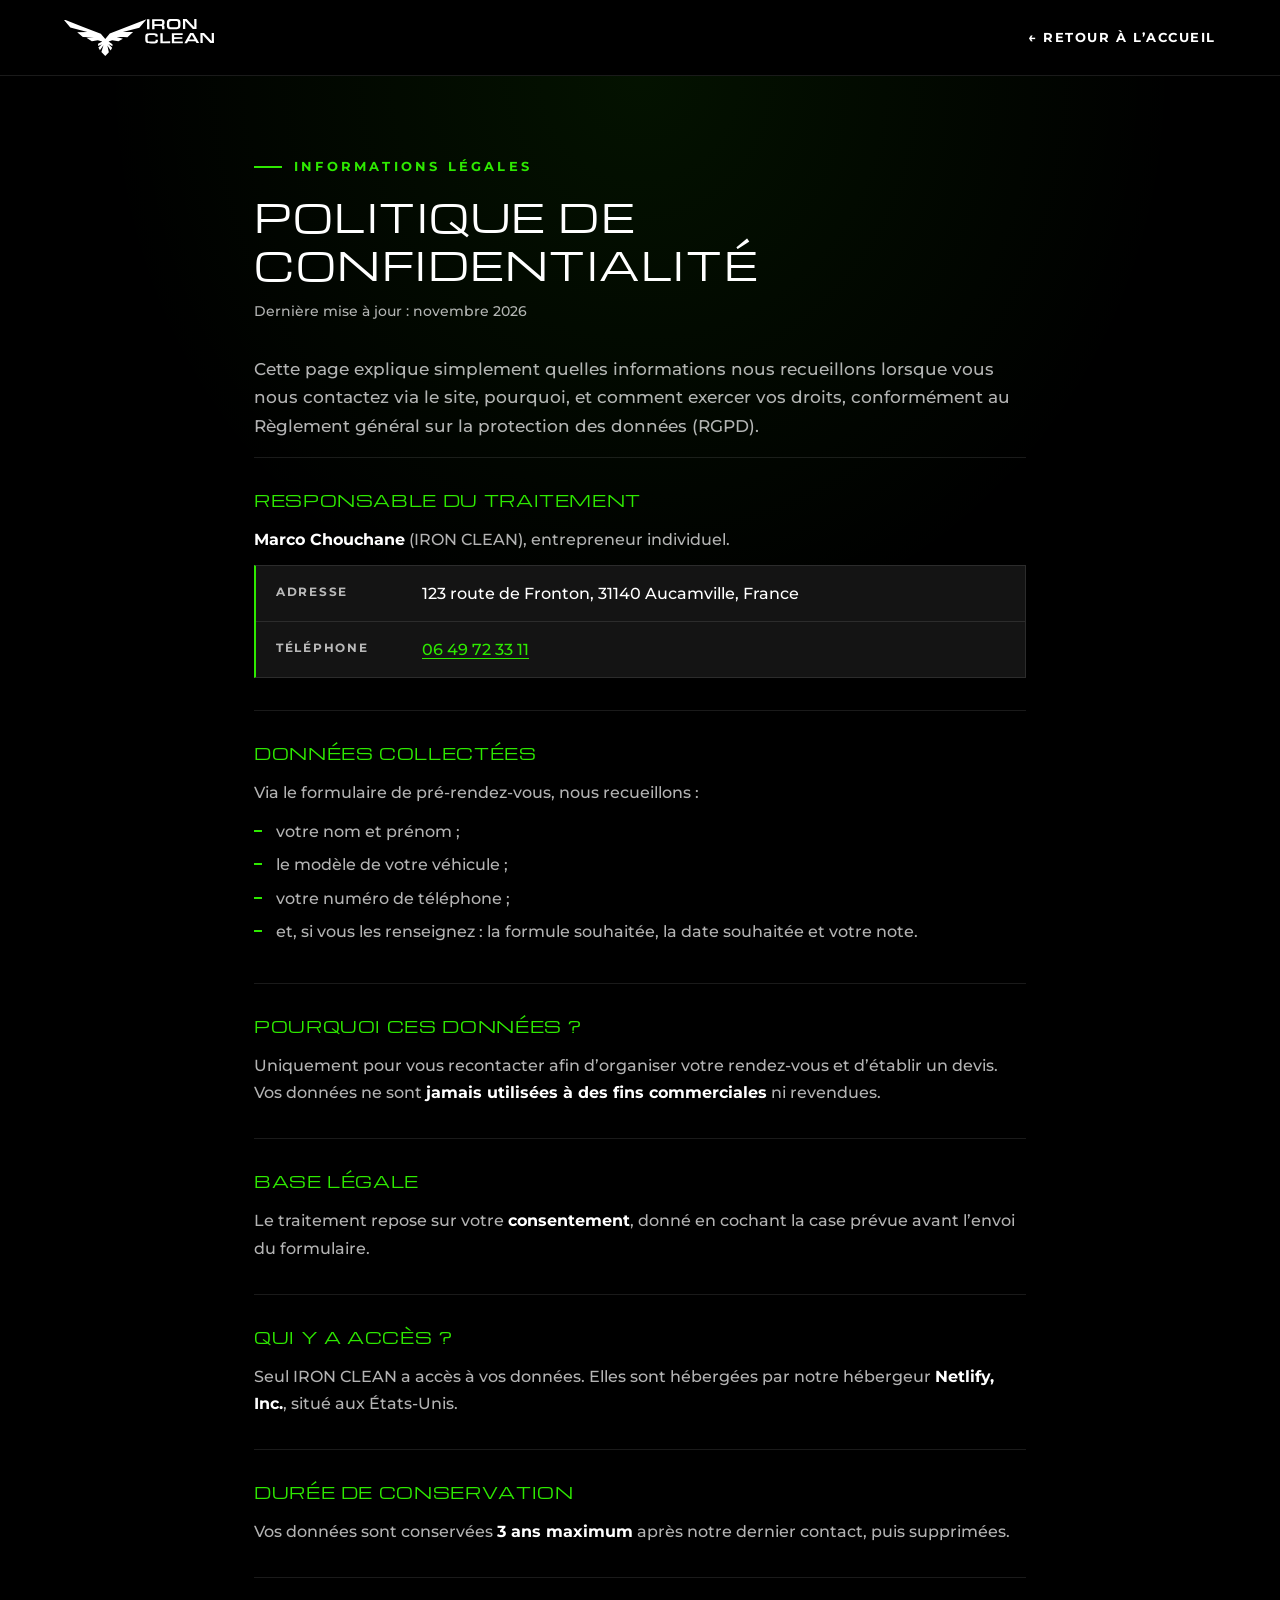
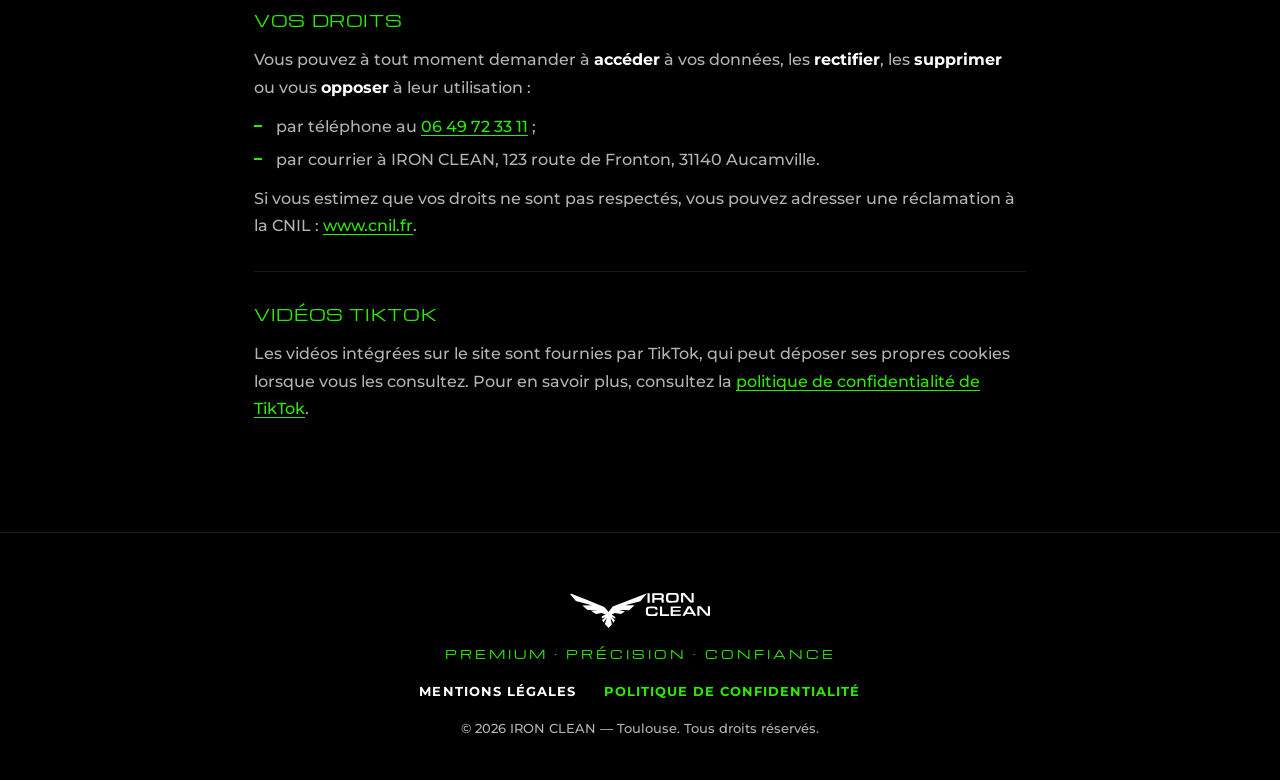
==== confidentialite.html @ eb1278e0 "Pages légales : mentions légales, politique de confidentialité, consentement RGPD - mentions-legales" ====
<!DOCTYPE html>
<!-- ============================================================
     IRON CLEAN — Page Politique de confidentialité (RGPD)
     Même charte que le reste du site (css/style.css, partie 11 quinquies).
     ============================================================ -->
<html lang="fr">
<head>
  <meta charset="UTF-8">
  <meta name="viewport" content="width=device-width, initial-scale=1.0">
  <title>Politique de confidentialité — IRON CLEAN</title>
  <meta name="description" content="Politique de confidentialité d’IRON CLEAN : données collectées, utilisation et vos droits (RGPD).">
  <meta name="theme-color" content="#000000">
  <link rel="icon" href="images/favicon.svg" type="image/svg+xml">

  <link rel="preconnect" href="https://fonts.googleapis.com">
  <link rel="preconnect" href="https://fonts.gstatic.com" crossorigin>
  <link href="https://fonts.googleapis.com/css2?family=Michroma&family=Montserrat:wght@500;700&display=swap" rel="stylesheet">
  <link rel="stylesheet" href="css/style.css">
</head>

<body>

  <!-- En-tête simplifié : logo + retour à l'accueil -->
  <header class="header header--page">
    <div class="container header__inner">
      <a href="index.html" class="header__logo" aria-label="IRON CLEAN — retour à l’accueil">
        <img src="logo.svg" alt="IRON CLEAN" width="160" height="40">
      </a>
      <a href="index.html" class="lien-retour">← Retour à l’accueil</a>
    </div>
  </header>

  <main class="section legal">
    <div class="container legal__contenu">
      <p class="surtitre">Informations légales</p>
      <h1 class="titre-section">Politique de confidentialité</h1>
      <p class="legal__maj">Dernière mise à jour&nbsp;: novembre 2026</p>
      <p class="legal__intro">
        Cette page explique simplement quelles informations nous recueillons lorsque vous nous contactez
        via le site, pourquoi, et comment exercer vos droits, conformément au Règlement général sur la
        protection des données (RGPD).
      </p>

      <section class="legal__bloc">
        <h2>Responsable du traitement</h2>
        <p><strong>Marco Chouchane</strong> (IRON CLEAN), entrepreneur individuel.</p>
        <ul class="legal__infos">
          <li><span>Adresse</span> 123 route de Fronton, 31140 Aucamville, France</li>
          <li><span>Téléphone</span> <a href="tel:+33649723311">06&nbsp;49&nbsp;72&nbsp;33&nbsp;11</a></li>
        </ul>
      </section>

      <section class="legal__bloc">
        <h2>Données collectées</h2>
        <p>Via le formulaire de pré-rendez-vous, nous recueillons&nbsp;:</p>
        <ul class="legal__liste">
          <li>votre nom et prénom&nbsp;;</li>
          <li>le modèle de votre véhicule&nbsp;;</li>
          <li>votre numéro de téléphone&nbsp;;</li>
          <li>et, si vous les renseignez&nbsp;: la formule souhaitée, la date souhaitée et votre note.</li>
        </ul>
      </section>

      <section class="legal__bloc">
        <h2>Pourquoi ces données&nbsp;?</h2>
        <p>
          Uniquement pour vous recontacter afin d’organiser votre rendez-vous et d’établir un devis.
          Vos données ne sont <strong>jamais utilisées à des fins commerciales</strong> ni revendues.
        </p>
      </section>

      <section class="legal__bloc">
        <h2>Base légale</h2>
        <p>
          Le traitement repose sur votre <strong>consentement</strong>, donné en cochant la case prévue
          avant l’envoi du formulaire.
        </p>
      </section>

      <section class="legal__bloc">
        <h2>Qui y a accès&nbsp;?</h2>
        <p>
          Seul IRON CLEAN a accès à vos données. Elles sont hébergées par notre hébergeur
          <strong>Netlify, Inc.</strong>, situé aux États-Unis.
        </p>
      </section>

      <section class="legal__bloc">
        <h2>Durée de conservation</h2>
        <p>Vos données sont conservées <strong>3 ans maximum</strong> après notre dernier contact, puis supprimées.</p>
      </section>

      <section class="legal__bloc">
        <h2>Vos droits</h2>
        <p>
          Vous pouvez à tout moment demander à <strong>accéder</strong> à vos données, les
          <strong>rectifier</strong>, les <strong>supprimer</strong> ou vous <strong>opposer</strong> à leur utilisation&nbsp;:
        </p>
        <ul class="legal__liste">
          <li>par téléphone au <a href="tel:+33649723311">06&nbsp;49&nbsp;72&nbsp;33&nbsp;11</a>&nbsp;;</li>
          <li>par courrier à IRON CLEAN, 123 route de Fronton, 31140 Aucamville.</li>
        </ul>
        <p>
          Si vous estimez que vos droits ne sont pas respectés, vous pouvez adresser une réclamation à la
          CNIL&nbsp;: <a href="https://www.cnil.fr" target="_blank" rel="noopener">www.cnil.fr</a>.
        </p>
      </section>

      <section class="legal__bloc">
        <h2>Vidéos TikTok</h2>
        <p>
          Les vidéos intégrées sur le site sont fournies par TikTok, qui peut déposer ses propres cookies
          lorsque vous les consultez. Pour en savoir plus, consultez la
          <a href="https://www.tiktok.com/legal/page/eea/privacy-policy/fr" target="_blank" rel="noopener">politique de confidentialité de TikTok</a>.
        </p>
      </section>
    </div>
  </main>

  <!-- ========================================================
       PIED DE PAGE
       ======================================================== -->
  <footer class="footer">
    <div class="container footer__inner">
      <img src="logo.svg" alt="IRON CLEAN" class="footer__logo" width="140" height="35">
      <p class="footer__valeurs">Premium · Précision · Confiance</p>
      <nav class="footer__liens" aria-label="Informations légales">
        <a href="mentions-legales.html">Mentions légales</a>
        <a href="confidentialite.html" aria-current="page">Politique de confidentialité</a>
      </nav>
      <p class="footer__copyright">© <span id="annee">2026</span> IRON CLEAN — Toulouse. Tous droits réservés.</p>
    </div>
  </footer>

  <!-- Année automatique dans le pied de page -->
  <script>document.getElementById("annee").textContent = new Date().getFullYear();</script>
</body>
</html>
---- css/style.css ----
/* ============================================================
   IRON CLEAN — Feuille de style
   Ce fichier décide de l'APPARENCE du site : couleurs, polices,
   espacements, mise en page, animations et version mobile.
   ============================================================ */


/* ------------------------------------------------------------
   1. VARIABLES (la charte graphique)
   On définit les couleurs et polices une seule fois ici.
   Pour changer une couleur partout sur le site, il suffit
   de la modifier à cet endroit.
   ------------------------------------------------------------ */
:root {
  /* Couleurs officielles */
  --vert: #2EE900;          /* vert signature : accents et boutons */
  --noir: #000000;          /* anthracite : fond principal */
  --blanc: #FFFFFF;         /* texte */

  /* Nuances dérivées (pour créer de la profondeur sans sortir de la charte) */
  --gris-fonce: #0d0d0d;    /* fond des sections alternées */
  --gris-carte: #141414;    /* fond des cartes */
  --bordure: rgba(255, 255, 255, 0.1);  /* fines bordures blanches transparentes */
  --texte-doux: rgba(255, 255, 255, 0.7); /* texte secondaire, un peu moins blanc */

  /* Polices */
  --police-titre: "Michroma", sans-serif;
  --police-texte: "Montserrat", sans-serif;

  /* Divers */
  --largeur-max: 1200px;    /* largeur maximale du contenu */
  --hauteur-header: 76px;   /* hauteur de l'en-tête */
  --transition: 0.3s ease;  /* vitesse des animations */
}


/* ------------------------------------------------------------
   2. RÉINITIALISATION ET BASES
   Les navigateurs ajoutent des marges par défaut : on les retire
   pour partir d'une base propre.
   ------------------------------------------------------------ */
*,
*::before,
*::after {
  box-sizing: border-box; /* la largeur inclut les marges intérieures et bordures */
  margin: 0;
  padding: 0;
}

html {
  scroll-behavior: smooth;                     /* défilement fluide quand on clique sur le menu */
  scroll-padding-top: var(--hauteur-header);   /* évite que l'en-tête fixe cache le haut des sections */
}

body {
  background-color: var(--noir);
  color: var(--blanc);
  font-family: var(--police-texte);
  font-weight: 500;          /* Montserrat Medium pour le texte courant */
  font-size: 1rem;           /* 1rem = 16 pixels */
  line-height: 1.7;          /* interligne aéré, plus lisible */
  -webkit-font-smoothing: antialiased;
  overflow-x: hidden;        /* empêche tout défilement horizontal sur mobile */
}

/* Quand le menu mobile est ouvert, on bloque le défilement de la page derrière */
body.menu-ouvert {
  overflow: hidden;
}

img {
  max-width: 100%;   /* une image ne dépasse jamais de son conteneur */
  display: block;
}

a {
  color: inherit;
  text-decoration: none;
}

ul {
  list-style: none;
}

strong {
  font-weight: 700;  /* Montserrat Bold */
}

/* Tous les titres : police Michroma en MAJUSCULES (charte) */
h1, h2, h3 {
  font-family: var(--police-titre);
  font-weight: 400;              /* Michroma n'existe qu'en une seule graisse */
  text-transform: uppercase;
  line-height: 1.25;
  letter-spacing: 0.04em;
}

/* Contour visible quand on navigue au clavier (accessibilité) */
:focus-visible {
  outline: 2px solid var(--vert);
  outline-offset: 3px;
}


/* ------------------------------------------------------------
   3. CLASSES UTILITAIRES (réutilisées dans tout le site)
   ------------------------------------------------------------ */

/* Conteneur centré qui limite la largeur du contenu */
.container {
  width: 100%;
  max-width: var(--largeur-max);
  margin: 0 auto;
  padding: 0 24px;
}

/* Texte en vert */
.vert {
  color: var(--vert);
}

/* Espacement vertical commun à toutes les sections */
.section {
  padding: 110px 0;
}

/* Variante avec un fond légèrement plus clair pour alterner */
.section--sombre {
  background-color: var(--gris-fonce);
  border-top: 1px solid var(--bordure);
  border-bottom: 1px solid var(--bordure);
}

/* Petit texte vert au-dessus des titres de section */
.surtitre {
  font-weight: 700;
  font-size: 0.8rem;
  letter-spacing: 0.25em;
  text-transform: uppercase;
  color: var(--vert);
  margin-bottom: 14px;
  display: flex;
  align-items: center;
  gap: 12px;
}

/* Petit trait vert devant le surtitre */
.surtitre::before {
  content: "";
  width: 28px;
  height: 2px;
  background: var(--vert);
}

.titre-section {
  font-size: clamp(1.5rem, 3.5vw, 2.4rem); /* taille qui s'adapte à l'écran, entre un min et un max */
  margin-bottom: 24px;
}

/* En-tête centré des sections (Valeurs, Services, Avant/Après) */
.entete-section {
  text-align: center;
  max-width: 680px;
  margin: 0 auto 60px;
}

.entete-section .surtitre {
  justify-content: center;
}

.note {
  color: var(--texte-doux);
  font-size: 0.95rem;
}

/* Grilles responsives : les colonnes passent à la ligne si l'écran est trop étroit */
.grille {
  display: grid;
  gap: 28px;
}

.grille--3 {
  grid-template-columns: repeat(3, 1fr);
}

.grille--2 {
  grid-template-columns: repeat(2, 1fr);
}


/* ------------------------------------------------------------
   4. BOUTONS
   ------------------------------------------------------------ */
.btn {
  display: inline-flex;
  align-items: center;
  justify-content: center;
  gap: 10px;
  padding: 16px 32px;
  background-color: var(--vert);
  color: var(--noir);
  font-family: var(--police-texte);
  font-weight: 700;
  font-size: 0.85rem;
  letter-spacing: 0.12em;
  text-transform: uppercase;
  border: 2px solid var(--vert);
  border-radius: 2px;            /* angles presque droits : rendu précis et sobre */
  cursor: pointer;
  transition: background-color var(--transition), color var(--transition),
              box-shadow var(--transition), transform var(--transition);
}

/* Effet au survol de la souris : léger halo vert */
.btn:hover {
  box-shadow: 0 0 28px rgba(46, 233, 0, 0.45);
  transform: translateY(-2px);
}

/* Bouton "contour" : transparent avec bordure verte */
.btn--contour {
  background-color: transparent;
  color: var(--vert);
}

.btn--contour:hover {
  background-color: var(--vert);
  color: var(--noir);
}

/* Petit bouton (dans le menu) */
.btn--small {
  padding: 10px 20px;
  font-size: 0.75rem;
}

/* Bouton qui prend toute la largeur disponible */
.btn--plein-largeur {
  width: 100%;
}

/* Lien texte avec une flèche */
.lien-fleche {
  display: inline-block;
  margin-top: 12px;
  color: var(--vert);
  font-weight: 700;
  font-size: 0.85rem;
  letter-spacing: 0.12em;
  text-transform: uppercase;
}

.lien-fleche::after {
  content: " →";
  display: inline-block;
  transition: transform var(--transition);
}

.lien-fleche:hover::after {
  transform: translateX(6px);
}


/* ------------------------------------------------------------
   5. EN-TÊTE (logo + menu)
   ------------------------------------------------------------ */
.header {
  position: fixed;        /* reste toujours visible en haut de l'écran */
  top: 0;
  left: 0;
  right: 0;
  z-index: 100;           /* passe au-dessus du reste du contenu */
  height: var(--hauteur-header);
  transition: background-color var(--transition), border-color var(--transition);
  border-bottom: 1px solid transparent;
}

/* Classe ajoutée par le JavaScript quand on a défilé : fond noir semi-opaque */
.header.header--scrolle {
  background-color: rgba(0, 0, 0, 0.85);
  border-bottom-color: var(--bordure);
}

/* Effet "verre dépoli" uniquement sur grand écran
   (sur mobile, il empêcherait le menu plein écran de s'afficher correctement) */
@media (min-width: 981px) {
  .header.header--scrolle {
    backdrop-filter: blur(10px);
    -webkit-backdrop-filter: blur(10px);
  }
}

.header__inner {
  height: 100%;
  display: flex;
  align-items: center;
  justify-content: space-between;
}

.header__logo img {
  width: 150px;
  height: auto;
}

.nav {
  display: flex;
  align-items: center;
  gap: 36px;
}

.nav__list {
  display: flex;
  gap: 32px;
}

.nav__link {
  position: relative;
  font-size: 0.8rem;
  font-weight: 700;
  letter-spacing: 0.12em;
  text-transform: uppercase;
  padding: 6px 0;
  transition: color var(--transition);
}

/* Soulignement vert qui apparaît au survol ou sur la section active */
.nav__link::after {
  content: "";
  position: absolute;
  left: 0;
  bottom: 0;
  width: 100%;
  height: 2px;
  background: var(--vert);
  transform: scaleX(0);
  transform-origin: left;
  transition: transform var(--transition);
}

.nav__link:hover,
.nav__link.actif {
  color: var(--vert);
}

.nav__link:hover::after,
.nav__link.actif::after {
  transform: scaleX(1);
}

/* Bouton burger : caché sur ordinateur, affiché sur mobile (voir partie 12) */
.burger {
  display: none;
  flex-direction: column;
  justify-content: center;
  gap: 6px;
  width: 44px;
  height: 44px;
  background: none;
  border: none;
  cursor: pointer;
  z-index: 110;
}

.burger span {
  display: block;
  width: 28px;
  height: 2px;
  margin-left: auto;
  background: var(--blanc);
  transition: transform var(--transition), opacity var(--transition);
}

/* Quand le menu est ouvert, les 3 traits se transforment en croix (X) */
.burger.ouvert span:nth-child(1) {
  transform: translateY(8px) rotate(45deg);
}

.burger.ouvert span:nth-child(2) {
  opacity: 0;
}

.burger.ouvert span:nth-child(3) {
  transform: translateY(-8px) rotate(-45deg);
}


/* ------------------------------------------------------------
   6. ACCUEIL (hero)
   ------------------------------------------------------------ */
.hero {
  position: relative;
  min-height: 100vh;      /* occupe toute la hauteur de l'écran */
  min-height: 100svh;     /* version plus précise pour les mobiles récents */
  display: flex;
  align-items: center;
  padding: calc(var(--hauteur-header) + 40px) 0 100px;
  overflow: hidden;
  /* Fond : halo vert discret + quadrillage fin, pour un rendu technique et haut de gamme.
     ➜ Vous pourrez remplacer cela par une photo : background-image: url("../images/hero.jpg"); */
  background:
    radial-gradient(ellipse 60% 50% at 80% 30%, rgba(46, 233, 0, 0.14), transparent 70%),
    radial-gradient(ellipse 40% 40% at 10% 90%, rgba(46, 233, 0, 0.06), transparent 70%),
    var(--noir);
}

/* Quadrillage fin en arrière-plan (purement décoratif) */
.hero::before {
  content: "";
  position: absolute;
  inset: 0;
  background-image:
    linear-gradient(var(--bordure) 1px, transparent 1px),
    linear-gradient(90deg, var(--bordure) 1px, transparent 1px);
  background-size: 64px 64px;
  opacity: 0.35;
  /* Le quadrillage s'estompe vers les bords */
  mask-image: radial-gradient(ellipse at center, black 20%, transparent 75%);
  -webkit-mask-image: radial-gradient(ellipse at center, black 20%, transparent 75%);
  pointer-events: none;
}

.hero__content {
  position: relative;  /* passe au-dessus du quadrillage */
}

.hero__surtitre {
  font-weight: 700;
  font-size: 0.8rem;
  letter-spacing: 0.3em;
  text-transform: uppercase;
  color: var(--texte-doux);
  margin-bottom: 24px;
}

.hero__titre {
  font-size: clamp(2rem, 6.5vw, 4.6rem);
  margin-bottom: 28px;
  max-width: 900px;
}

.hero__texte {
  max-width: 560px;
  font-size: 1.1rem;
  color: var(--texte-doux);
  margin-bottom: 44px;
}

.hero__boutons {
  display: flex;
  flex-wrap: wrap;
  gap: 16px;
}

/* Indicateur de défilement : une souris stylisée avec un point qui descend */
.hero__scroll {
  position: absolute;
  bottom: 32px;
  left: 50%;
  transform: translateX(-50%);
  width: 26px;
  height: 42px;
  border: 2px solid var(--texte-doux);
  border-radius: 14px;
}

.hero__scroll span {
  position: absolute;
  top: 8px;
  left: 50%;
  width: 4px;
  height: 8px;
  margin-left: -2px;
  border-radius: 2px;
  background: var(--vert);
  animation: defilement 1.8s infinite;
}

@keyframes defilement {
  0%   { transform: translateY(0);    opacity: 1; }
  100% { transform: translateY(14px); opacity: 0; }
}


/* ------------------------------------------------------------
   7. À PROPOS
   ------------------------------------------------------------ */
.apropos {
  display: grid;
  grid-template-columns: 1.3fr 1fr;  /* 2 colonnes : texte plus large que les chiffres */
  gap: 80px;
  align-items: center;
}

.apropos__texte p {
  color: var(--texte-doux);
  margin-bottom: 16px;
  font-size: 1.05rem;
}

.apropos__texte strong {
  color: var(--blanc);
}

.apropos__chiffres {
  display: grid;
  gap: 1px;
  background: var(--bordure);    /* astuce : le fond visible entre les cases crée des séparateurs fins */
  border: 1px solid var(--bordure);
}

.apropos__chiffres li {
  background: var(--noir);
  padding: 28px 32px;
  display: flex;
  align-items: center;
  gap: 24px;
}

.chiffre {
  font-family: var(--police-titre);
  font-size: 2rem;
  color: var(--vert);
  min-width: 160px;      /* même largeur pour les 3 chiffres : légendes alignées */
  white-space: nowrap;
}

/* Variante pour un mot (ex. "Toulouse") : plus long qu'un nombre, donc un peu plus petit */
.chiffre--mot {
  font-size: 1.35rem;
}

.legende {
  font-weight: 700;
  font-size: 0.85rem;
  letter-spacing: 0.1em;
  text-transform: uppercase;
}


/* ------------------------------------------------------------
   8. CARTES VALEURS
   ------------------------------------------------------------ */
.carte {
  background: var(--gris-carte);
  border: 1px solid var(--bordure);
  padding: 44px 36px;
  position: relative;
  transition: border-color var(--transition), transform var(--transition);
}

/* Fine ligne verte en haut de la carte qui s'étend au survol */
.carte::before {
  content: "";
  position: absolute;
  top: -1px;
  left: -1px;
  width: 48px;
  height: 2px;
  background: var(--vert);
  transition: width var(--transition);
}

.carte:hover {
  border-color: rgba(46, 233, 0, 0.4);
  transform: translateY(-6px);
}

.carte:hover::before {
  width: calc(100% + 2px);
}

.carte__icone {
  width: 44px;
  height: 44px;
  margin-bottom: 28px;
  fill: none;
  stroke: var(--vert);
  stroke-width: 1.5;
  stroke-linecap: round;
  stroke-linejoin: round;
}

.carte__titre {
  font-size: 1.15rem;
  margin-bottom: 14px;
}

.carte p {
  color: var(--texte-doux);
  font-size: 0.95rem;
}


/* ------------------------------------------------------------
   9. SERVICES ET TARIFS
   ------------------------------------------------------------ */
/* Les 2 formules sont centrées et pas trop larges */
.tarifs {
  max-width: 860px;
  margin: 0 auto;
}

.tarif {
  position: relative;
  display: flex;
  flex-direction: column;
  background: var(--gris-carte);
  border: 1px solid var(--bordure);
  padding: 44px 36px 36px;
  transition: border-color var(--transition), transform var(--transition);
}

.tarif:hover {
  border-color: rgba(46, 233, 0, 0.4);
  transform: translateY(-6px);
}

/* Formule mise en avant : bordure verte */
.tarif--vedette {
  border-color: var(--vert);
  box-shadow: 0 0 60px rgba(46, 233, 0, 0.12);
}

.tarif__badge {
  position: absolute;
  top: 0;
  left: 50%;
  transform: translate(-50%, -50%);
  background: var(--vert);
  color: var(--noir);
  font-weight: 700;
  font-size: 0.7rem;
  letter-spacing: 0.15em;
  text-transform: uppercase;
  padding: 6px 16px;
  white-space: nowrap;
}

.tarif__nom {
  font-size: 1.2rem;
  margin-bottom: 18px;
  min-height: 3em;      /* garde les prix alignés même si un nom tient sur 2 lignes */
}

.tarif__prix {
  font-family: var(--police-titre);
  font-size: 2.4rem;
  color: var(--vert);
  line-height: 1.1;
  padding-bottom: 26px;
  margin-bottom: 26px;
  border-bottom: 1px solid var(--bordure);
}

.tarif__prix span {
  display: block;
  font-family: var(--police-texte);
  font-size: 0.75rem;
  letter-spacing: 0.15em;
  text-transform: uppercase;
  color: var(--texte-doux);
  margin-bottom: 6px;
}

.tarif__prix .devise {
  /* La police Michroma ne contient pas le symbole €, on utilise donc Montserrat */
  display: inline;
  font-family: var(--police-texte);
  font-weight: 700;
  font-size: 2rem;
  letter-spacing: 0;
  text-transform: none;
  color: var(--vert);
  margin: 0;
}

.tarif__liste {
  flex-grow: 1;         /* pousse le bouton en bas pour aligner toutes les cartes */
  margin-bottom: 32px;
}

.tarif__liste li {
  position: relative;
  padding: 8px 0 8px 28px;
  color: var(--texte-doux);
  font-size: 0.95rem;
}

/* Petite coche verte devant chaque ligne */
.tarif__liste li::before {
  content: "";
  position: absolute;
  left: 2px;
  top: 14px;
  width: 12px;
  height: 7px;
  border-left: 2px solid var(--vert);
  border-bottom: 2px solid var(--vert);
  transform: rotate(-45deg);
}


/* ------------------------------------------------------------
   10. AVANT / APRÈS (comparateur d'images)
   ------------------------------------------------------------ */
.comparateur figcaption {
  margin-top: 16px;
  font-weight: 700;
  font-size: 0.85rem;
  letter-spacing: 0.12em;
  text-transform: uppercase;
  text-align: center;
}

/* Les photos étant en format portrait, on limite la largeur des comparateurs */
.comparateurs {
  max-width: 860px;
  margin: 0 auto;
}

.comparateur__cadre {
  position: relative;
  aspect-ratio: 3 / 4;      /* proportions fixes du cadre (photos portrait) */
  background: var(--gris-carte);
  overflow: hidden;
  border: 1px solid var(--bordure);
  /* Variable modifiée par le JavaScript selon la position du curseur */
  --position: 50%;
}

.comparateur__img {
  position: absolute;
  inset: 0;
  width: 100%;
  height: 100%;
  object-fit: cover;        /* l'image remplit le cadre sans être déformée */
  user-select: none;
  pointer-events: none;
}

/* L'image "après" n'est visible qu'à droite de la ligne de séparation */
.comparateur__apres {
  clip-path: inset(0 0 0 var(--position));
}

/* Ligne verticale verte + poignée ronde */
.comparateur__ligne {
  position: absolute;
  top: 0;
  bottom: 0;
  left: var(--position);
  width: 2px;
  margin-left: -1px;
  background: var(--vert);
  pointer-events: none;
}

.comparateur__ligne::after {
  content: "‹ ›";
  position: absolute;
  top: 50%;
  left: 50%;
  transform: translate(-50%, -50%);
  width: 44px;
  height: 44px;
  border-radius: 50%;
  background: var(--vert);
  color: var(--noir);
  font-weight: 700;
  font-size: 1.1rem;
  display: flex;
  align-items: center;
  justify-content: center;
  box-shadow: 0 0 20px rgba(0, 0, 0, 0.5);
}

/* Le vrai curseur est invisible mais couvre tout le cadre : on peut glisser n'importe où */
.comparateur__curseur {
  position: absolute;
  inset: 0;
  width: 100%;
  height: 100%;
  opacity: 0;
  cursor: ew-resize;
  margin: 0;
}

/* Quand le curseur a le focus clavier, on entoure la poignée */
.comparateur__cadre:has(.comparateur__curseur:focus-visible) .comparateur__ligne::after {
  outline: 2px solid var(--blanc);
  outline-offset: 3px;
}

.comparateur__etiquette {
  position: absolute;
  top: 16px;
  padding: 6px 12px;
  background: rgba(0, 0, 0, 0.75);
  font-weight: 700;
  font-size: 0.7rem;
  letter-spacing: 0.15em;
  text-transform: uppercase;
  pointer-events: none;
}

.comparateur__etiquette--avant {
  left: 16px;
}

.comparateur__etiquette--apres {
  right: 16px;
  color: var(--vert);
}


/* ------------------------------------------------------------
   11. CONTACT
   ------------------------------------------------------------ */
.contact {
  display: grid;
  grid-template-columns: 1fr 1fr;
  gap: 80px;
  align-items: start;
}

.contact__intro p {
  color: var(--texte-doux);
  font-size: 1.05rem;
  margin-bottom: 36px;
}

.contact__intro strong {
  color: var(--blanc);
}

.contact__boutons {
  display: flex;
  flex-wrap: wrap;
  gap: 16px;
}

.contact__liste {
  border-top: 1px solid var(--bordure);
}

.contact__item {
  display: flex;
  flex-direction: column;
  gap: 4px;
  padding: 22px 0;
  border-bottom: 1px solid var(--bordure);
}

.contact__label {
  font-weight: 700;
  font-size: 0.75rem;
  letter-spacing: 0.2em;
  text-transform: uppercase;
  color: var(--vert);
}

.contact__valeur {
  font-size: 1.2rem;
  font-weight: 700;
}

a.contact__valeur:hover {
  color: var(--vert);
}

.reseaux {
  display: flex;
  flex-direction: column;
  gap: 10px;
  margin-top: 10px;
}

.reseau {
  display: flex;
  align-items: center;
  gap: 16px;
  padding: 12px 16px;
  border: 1px solid var(--bordure);
  transition: border-color var(--transition), background-color var(--transition);
}

.reseau:hover {
  border-color: var(--vert);
  background-color: rgba(46, 233, 0, 0.06);
}

.reseau svg {
  width: 24px;
  height: 24px;
  flex-shrink: 0;
  fill: var(--vert);
  color: var(--vert);
}

.reseau span {
  font-weight: 700;
  line-height: 1.3;
}

.reseau small {
  display: block;
  font-size: 0.7rem;
  letter-spacing: 0.15em;
  text-transform: uppercase;
  color: var(--texte-doux);
}


/* ------------------------------------------------------------
   11 bis. FORMULAIRE DE PRÉ-RENDEZ-VOUS
   ------------------------------------------------------------ */
.contact__liste {
  margin-top: 48px;
}

.formulaire {
  background: var(--gris-carte);
  border: 1px solid var(--bordure);
  border-top: 2px solid var(--vert);
  padding: 40px 36px;
}

.formulaire__titre {
  font-size: 1.1rem;
  margin-bottom: 10px;
}

.formulaire__intro {
  color: var(--texte-doux);
  font-size: 0.95rem;
  margin-bottom: 28px;
}

.champ {
  display: flex;
  flex-direction: column;
  gap: 8px;
  margin-bottom: 20px;
}

.champ label {
  font-weight: 700;
  font-size: 0.75rem;
  letter-spacing: 0.15em;
  text-transform: uppercase;
}

.requis {
  color: var(--vert);
}

.facultatif {
  color: var(--texte-doux);
  font-weight: 500;
  letter-spacing: 0.05em;
  text-transform: none;
}

.champ input,
.champ select,
.champ textarea {
  width: 100%;
  padding: 14px 16px;
  background: var(--noir);
  color: var(--blanc);
  border: 1px solid rgba(255, 255, 255, 0.2);
  border-radius: 2px;
  font-family: var(--police-texte);
  font-weight: 500;
  font-size: 1rem;          /* 16 px minimum : évite le zoom automatique sur iPhone */
  line-height: 1.4;
  transition: border-color var(--transition), box-shadow var(--transition);
}

.champ textarea {
  resize: vertical;
  min-height: 110px;
}

.champ input::placeholder,
.champ textarea::placeholder {
  color: rgba(255, 255, 255, 0.35);
}

/* Liste déroulante : on remplace la flèche du navigateur par une flèche verte */
.champ select {
  appearance: none;
  -webkit-appearance: none;
  padding-right: 44px;
  background-image: linear-gradient(45deg, transparent 50%, var(--vert) 50%),
                    linear-gradient(135deg, var(--vert) 50%, transparent 50%);
  background-position: calc(100% - 22px) 50%, calc(100% - 16px) 50%;
  background-size: 6px 6px;
  background-repeat: no-repeat;
  cursor: pointer;
}

.champ select option {
  background: var(--gris-carte);
  color: var(--blanc);
}

/* Icône du calendrier visible sur fond noir */
.champ input[type="date"] {
  color-scheme: dark;
  min-height: 52px;
}

.champ input:focus,
.champ select:focus,
.champ textarea:focus {
  outline: none;
  border-color: var(--vert);
  box-shadow: 0 0 0 3px rgba(46, 233, 0, 0.2);
}

/* Petit flash vert quand une formule est présélectionnée depuis les tarifs */
.champ select.preselection {
  border-color: var(--vert);
  box-shadow: 0 0 0 3px rgba(46, 233, 0, 0.3);
}

.formulaire__mention {
  font-size: 0.8rem;
  color: var(--texte-doux);
  margin-bottom: 20px;
}

/* Case à cocher de consentement (RGPD) */
.consentement {
  display: flex;
  align-items: flex-start;
  gap: 12px;
  margin: 4px 0 16px;
  font-size: 0.85rem;
  line-height: 1.6;
  color: var(--texte-doux);
}

.consentement input {
  flex-shrink: 0;
  width: 20px;
  height: 20px;
  margin-top: 2px;
  accent-color: var(--vert);
  cursor: pointer;
}

.consentement label {
  cursor: pointer;
}

.consentement a {
  color: var(--vert);
  font-weight: 700;
  text-decoration: underline;
  text-underline-offset: 3px;
}

/* Honeypot anti-spam : totalement invisible pour les visiteurs */
.formulaire__piege {
  position: absolute;
  left: -9999px;
  width: 1px;
  height: 1px;
  overflow: hidden;
}


/* ------------------------------------------------------------
   11 ter. NOS RÉALISATIONS (vidéos TikTok)
   ------------------------------------------------------------ */
/* Carrousel : [flèche ‹] [piste de vidéos] [flèche ›] */
.carrousel {
  --carrousel-ecart: 30px;      /* espace entre deux vidéos */
  --carrousel-visibles: 3;      /* nombre de vidéos visibles en même temps */
  display: grid;
  grid-template-columns: auto minmax(0, 1fr) auto;
  align-items: center;
  gap: 16px;
}

/* La piste : une seule rangée qui défile horizontalement */
.carrousel__piste {
  display: flex;
  gap: var(--carrousel-ecart);
  overflow-x: auto;
  overscroll-behavior-x: contain;
  scroll-snap-type: x mandatory;   /* chaque vidéo se cale proprement */
  scroll-behavior: smooth;
  -webkit-overflow-scrolling: touch;
  scrollbar-width: none;           /* cache la barre de défilement (Firefox) */
  -ms-overflow-style: none;
  border-radius: 8px;
}

.carrousel__piste::-webkit-scrollbar {
  display: none;                   /* cache la barre de défilement (Chrome, Safari) */
}

.carrousel__piste:focus-visible {
  outline: 2px solid var(--vert);
  outline-offset: 4px;
}

/* Flèches rondes aux couleurs de la charte */
.carrousel__fleche {
  width: 48px;
  height: 48px;
  display: flex;
  align-items: center;
  justify-content: center;
  padding: 0 0 4px;
  border: 2px solid var(--vert);
  border-radius: 50%;
  background: transparent;
  color: var(--vert);
  font-size: 2rem;
  line-height: 1;
  cursor: pointer;
  transition: background-color var(--transition), color var(--transition), opacity var(--transition);
}

.carrousel__fleche:hover:not(:disabled),
.carrousel__fleche:focus-visible {
  background: var(--vert);
  color: var(--noir);
}

.carrousel__fleche:disabled {
  opacity: 0.3;
  cursor: default;
}

.video {
  flex: 0 0 calc((100% - (var(--carrousel-visibles) - 1) * var(--carrousel-ecart)) / var(--carrousel-visibles));
  scroll-snap-align: start;
  display: flex;
  flex-direction: column;
  align-items: center;
  gap: 12px;
  min-width: 0;             /* évite qu'une vidéo élargisse la colonne */
}

/* Cadre vertical 9:16 aux coins arrondis qui contient le lecteur TikTok */
.video__cadre {
  position: relative;
  width: 100%;
  max-width: 360px;         /* évite une vidéo démesurée sur mobile */
  aspect-ratio: 9 / 16;
  background: var(--gris-carte);
  border: 1px solid var(--bordure);
  border-radius: 8px;
  overflow: hidden;
}

.video__cadre iframe {
  position: absolute;
  inset: 0;
  width: 100%;
  height: 100%;
  border: 0;
}

/* Petit lien "Voir sur TikTok" sous chaque vidéo */
.video__lien {
  color: var(--vert);
  font-size: 0.9rem;
  font-weight: 700;
  text-decoration: none;
}

.video__lien:hover,
.video__lien:focus-visible {
  text-decoration: underline;
}

.realisations__suite {
  text-align: center;
  margin-top: 48px;
}


/* ------------------------------------------------------------
   11 quater. PAGE DE CONFIRMATION (merci.html)
   ------------------------------------------------------------ */
.confirmation {
  min-height: 100vh;
  min-height: 100svh;
  display: flex;
  align-items: center;
  padding: 60px 0;
  text-align: center;
  background:
    radial-gradient(ellipse 60% 50% at 50% 30%, rgba(46, 233, 0, 0.12), transparent 70%),
    var(--noir);
}

.confirmation__contenu {
  display: flex;
  flex-direction: column;
  align-items: center;
}

.confirmation__logo {
  width: 150px;
  height: auto;
  margin-bottom: 56px;
}

.confirmation__icone {
  width: 64px;
  height: 64px;
  margin-bottom: 24px;
  fill: none;
  stroke: var(--vert);
  stroke-width: 1.5;
  stroke-linecap: round;
  stroke-linejoin: round;
}

.confirmation__texte {
  max-width: 520px;
  color: var(--texte-doux);
  font-size: 1.1rem;
  margin-bottom: 40px;
}

.confirmation__boutons {
  justify-content: center;
}

/* Sur la page de confirmation, le pied de page reste en bas de l'écran */
.page-confirmation {
  display: flex;
  flex-direction: column;
  min-height: 100vh;
  min-height: 100svh;
}

.page-confirmation .confirmation {
  flex: 1;
  min-height: 0;
}


/* ------------------------------------------------------------
   11 quinquies. PAGES LÉGALES (mentions-legales.html, confidentialite.html)
   ------------------------------------------------------------ */
/* En-tête des pages secondaires : fond noir, toujours visible */
.header--page {
  position: sticky;
  background-color: rgba(0, 0, 0, 0.92);
  border-bottom-color: var(--bordure);
}

.lien-retour {
  font-weight: 700;
  font-size: 0.8rem;
  letter-spacing: 0.12em;
  text-transform: uppercase;
  white-space: nowrap;
  transition: color var(--transition);
}

.lien-retour:hover {
  color: var(--vert);
}

.legal {
  padding-top: 80px;
  background:
    radial-gradient(ellipse 60% 40% at 50% 0%, rgba(46, 233, 0, 0.08), transparent 70%),
    var(--noir);
}

.legal__contenu {
  max-width: 820px;
}

.legal__maj {
  color: var(--texte-doux);
  font-size: 0.85rem;
  margin: -12px 0 32px;
}

.legal__intro {
  color: var(--texte-doux);
  font-size: 1.05rem;
  margin-bottom: 16px;
}

.legal__bloc {
  padding: 32px 0;
  border-top: 1px solid var(--bordure);
}

.legal__bloc:last-child {
  padding-bottom: 0;
}

.legal__bloc h2 {
  font-size: 1rem;
  color: var(--vert);
  margin-bottom: 16px;
}

.legal__bloc p + p,
.legal__bloc ul + p,
.legal__bloc p + ul {
  margin-top: 12px;
}

.legal__bloc p,
.legal__liste {
  color: var(--texte-doux);
}

.legal__bloc strong {
  color: var(--blanc);
}

.legal__bloc a {
  color: var(--vert);
  text-decoration: underline;
  text-underline-offset: 3px;
  overflow-wrap: anywhere;
}

/* Liste à puces vertes */
.legal__liste li {
  position: relative;
  padding-left: 22px;
  margin-bottom: 6px;
}

.legal__liste li::before {
  content: "";
  position: absolute;
  left: 0;
  top: 0.75em;
  width: 8px;
  height: 2px;
  background: var(--vert);
}

/* Fiche d'informations : intitulé à gauche, valeur à droite */
.legal__infos {
  background: var(--gris-carte);
  border: 1px solid var(--bordure);
  border-left: 2px solid var(--vert);
}

.legal__infos li {
  display: grid;
  grid-template-columns: 130px 1fr;
  gap: 16px;
  padding: 14px 20px;
}

.legal__infos li + li {
  border-top: 1px solid var(--bordure);
}

.legal__infos span {
  font-weight: 700;
  font-size: 0.72rem;
  letter-spacing: 0.15em;
  text-transform: uppercase;
  color: var(--texte-doux);
  padding-top: 3px;
}


/* ------------------------------------------------------------
   12. PIED DE PAGE
   ------------------------------------------------------------ */
.footer {
  padding: 60px 0 40px;
  border-top: 1px solid var(--bordure);
  text-align: center;
}

.footer__inner {
  display: flex;
  flex-direction: column;
  align-items: center;
  gap: 16px;
}

.footer__logo {
  width: 140px;
  height: auto;
}

.footer__valeurs {
  font-family: var(--police-titre);
  font-size: 0.75rem;
  letter-spacing: 0.25em;
  text-transform: uppercase;
  color: var(--vert);
}

/* Liens vers les pages légales */
.footer__liens {
  display: flex;
  flex-wrap: wrap;
  justify-content: center;
  gap: 8px 28px;
  font-size: 0.8rem;
  font-weight: 700;
  letter-spacing: 0.08em;
  text-transform: uppercase;
}

.footer__liens a {
  color: var(--blanc);
  transition: color var(--transition);
}

.footer__liens a:hover,
.footer__liens a[aria-current="page"] {
  color: var(--vert);
}

/* Pied de page réduit (page de confirmation) */
.footer--compact {
  padding: 28px 0;
}

.footer__copyright {
  font-size: 0.8rem;
  color: var(--texte-doux);
}


/* ------------------------------------------------------------
   13. ANIMATION D'APPARITION AU DÉFILEMENT
   Les éléments avec la classe "reveal" sont d'abord invisibles,
   puis le JavaScript leur ajoute la classe "visible" quand ils
   arrivent à l'écran.
   La classe "js" sur <html> garantit que, si le JavaScript ne
   fonctionne pas, tout reste visible.
   ------------------------------------------------------------ */
.js .reveal {
  opacity: 0;
  transform: translateY(30px);
  transition: opacity 0.8s ease, transform 0.8s ease;
}

.js .reveal.visible {
  opacity: 1;
  transform: none;
}

/* Respect des personnes qui ont désactivé les animations dans leur système */
@media (prefers-reduced-motion: reduce) {
  html,
  .carrousel__piste {
    scroll-behavior: auto;
  }
  *,
  *::before,
  *::after {
    animation: none !important;
    transition: none !important;
  }
  .js .reveal {
    opacity: 1;
    transform: none;
  }
}


/* ------------------------------------------------------------
   14. VERSION TABLETTE ET MOBILE (responsive)
   Les règles "@media (max-width: …)" ne s'appliquent que
   lorsque l'écran est plus petit que la largeur indiquée.
   ------------------------------------------------------------ */

/* Petits ordinateurs (981 à 1240 px) : on resserre le menu pour qu'il tienne sur une ligne */
@media (min-width: 981px) and (max-width: 1240px) {
  .header__logo img {
    width: 120px;
  }

  .nav {
    gap: 20px;
  }

  .nav__list {
    gap: 18px;
  }

  .nav__link {
    font-size: 0.72rem;
    letter-spacing: 0.08em;
  }

  .nav__cta {
    padding: 10px 14px;
  }
}

.nav__link,
.nav__cta {
  white-space: nowrap;
}

/* Tablettes et petits ordinateurs (moins de 980 px) */
@media (max-width: 980px) {
  .section {
    padding: 80px 0;
  }

  /* Le menu devient un panneau plein écran qui s'ouvre avec le burger */
  .burger {
    display: flex;
  }

  .nav {
    position: fixed;
    inset: 0;
    flex-direction: column;
    justify-content: center;
    gap: 40px;
    background: var(--noir);
    opacity: 0;
    visibility: hidden;
    transition: opacity var(--transition), visibility var(--transition);
  }

  /* Classe ajoutée par le JavaScript pour afficher le menu */
  .nav.ouvert {
    opacity: 1;
    visibility: visible;
  }

  .nav__list {
    flex-direction: column;
    align-items: center;
    gap: 28px;
  }

  .nav__link {
    font-family: var(--police-titre);
    font-weight: 400;
    font-size: 1.2rem;
  }

  .nav__cta {
    padding: 16px 32px;
    font-size: 0.85rem;
  }

  /* Les grilles à 3 colonnes passent à 1 colonne */
  .grille--3 {
    grid-template-columns: 1fr;
    max-width: 520px;
    margin: 0 auto;
  }

  /* Carrousel vidéos : 2 vidéos visibles sur tablette */
  .carrousel {
    --carrousel-visibles: 2;
    --carrousel-ecart: 20px;
  }

  /* Pour les tarifs, on laisse plus d'espace pour le badge */
  .tarifs {
    gap: 40px;
  }

  .apropos,
  .contact {
    grid-template-columns: 1fr;
    gap: 50px;
  }
}

/* Téléphones (moins de 640 px) */
@media (max-width: 640px) {
  :root {
    --hauteur-header: 64px;
  }

  .container {
    padding: 0 20px;
  }

  .section {
    padding: 70px 0;
  }

  .header__logo img {
    width: 120px;
  }

  .entete-section {
    margin-bottom: 44px;
  }

  /* Carrousel vidéos sur téléphone : 1 vidéo + un bout de la suivante,
     défilement au doigt, flèches masquées */
  .carrousel {
    display: block;
    --carrousel-ecart: 14px;
  }

  .carrousel__fleche {
    display: none;
  }

  /* La piste déborde jusqu'au bord de l'écran pour bien voir la vidéo suivante */
  .carrousel__piste {
    margin: 0 -20px;
    padding: 0 20px;
    scroll-padding: 0 20px;
    border-radius: 0;
  }

  .video {
    flex-basis: 80%;
  }

  .grille--2 {
    grid-template-columns: 1fr;
  }

  /* Les boutons de l'accueil et du contact prennent toute la largeur */
  .hero__boutons .btn,
  .contact__boutons .btn {
    width: 100%;
  }

  .hero__texte {
    font-size: 1rem;
  }

  .hero__scroll {
    display: none;
  }

  .apropos__chiffres li {
    padding: 22px 20px;
  }

  .chiffre {
    font-size: 1.5rem;
    min-width: 128px;
  }

  .chiffre--mot {
    font-size: 1.05rem;
  }

  .apropos__chiffres li {
    gap: 16px;
  }

  .carte,
  .tarif {
    padding: 36px 24px 28px;
  }

  .tarif__nom {
    min-height: 0;
  }

  .formulaire {
    padding: 32px 20px;
  }

  .confirmation__boutons .btn {
    width: 100%;
  }

  .lien-retour {
    font-size: 0.7rem;
    letter-spacing: 0.08em;
  }

  .legal {
    padding-top: 48px;
  }

  .legal__infos li {
    grid-template-columns: 1fr;
    gap: 2px;
    padding: 12px 16px;
  }

  .footer__liens {
    flex-direction: column;
    gap: 10px;
  }
}
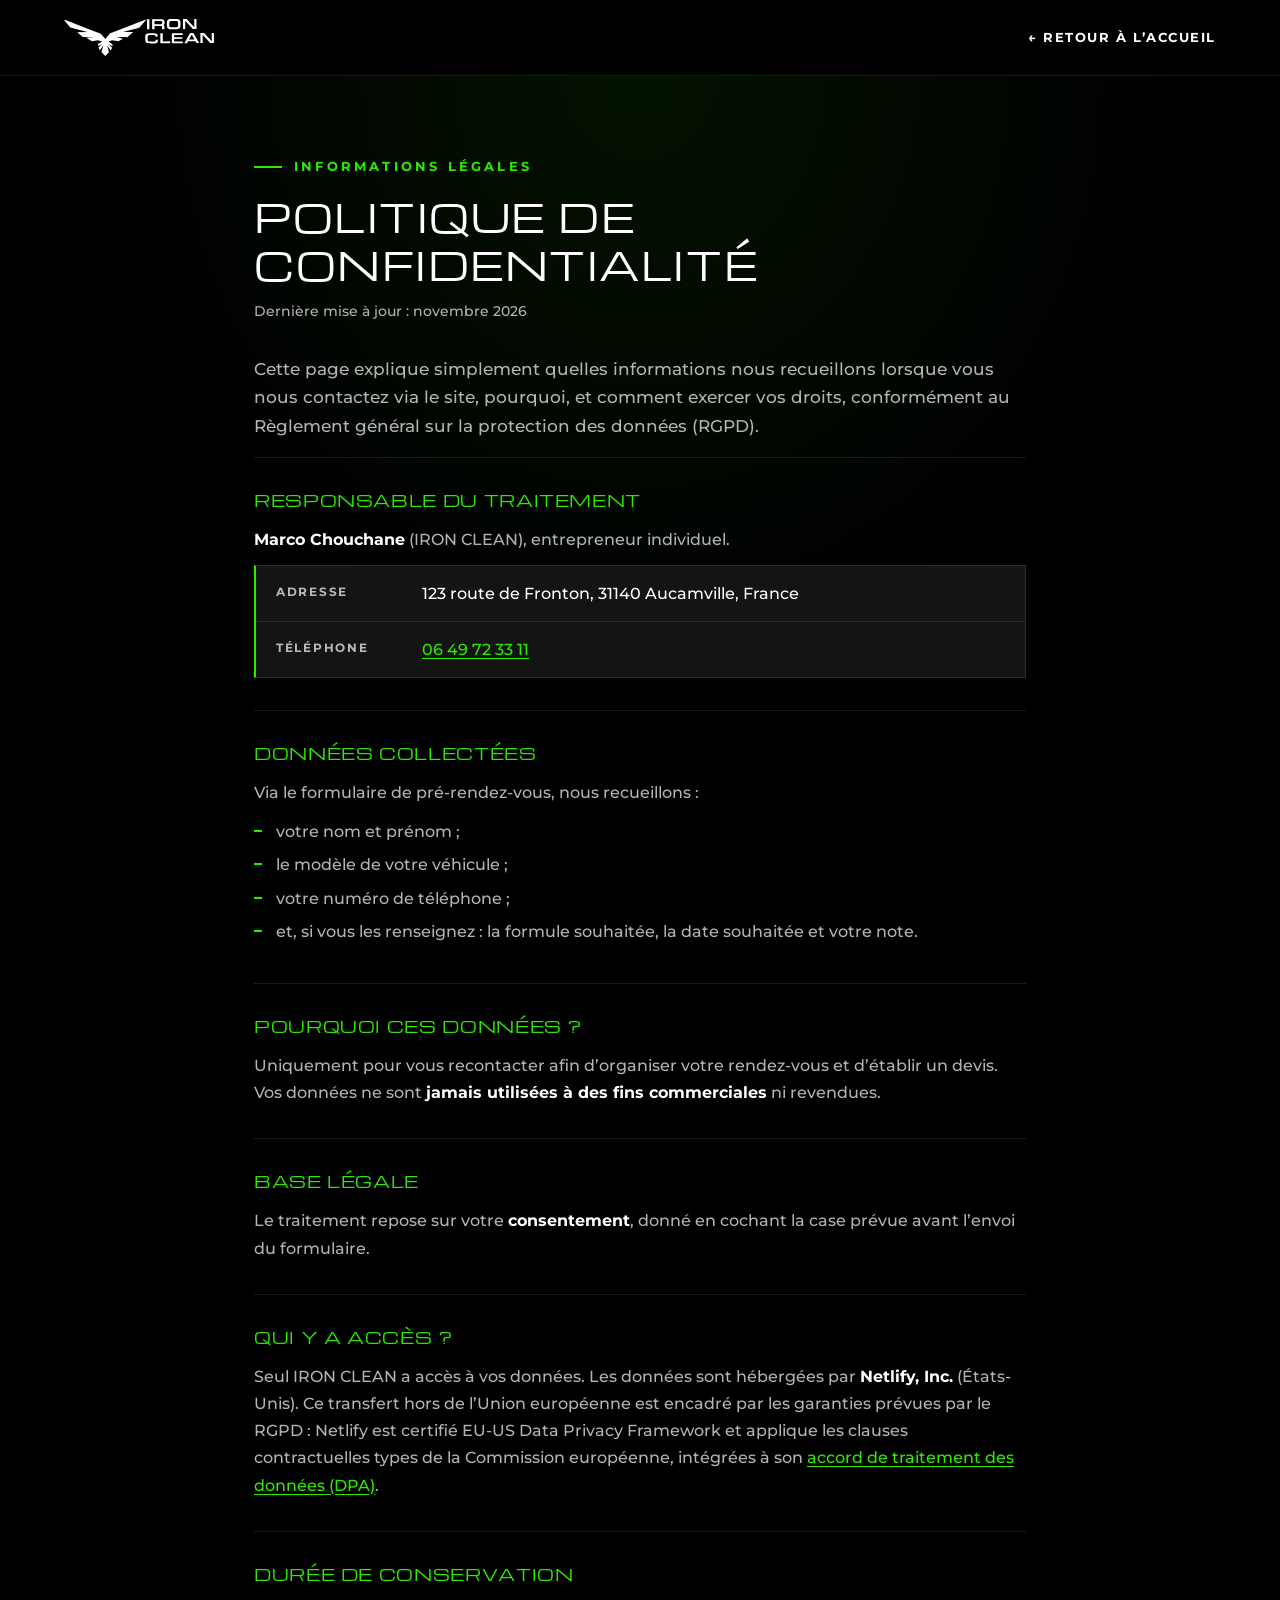
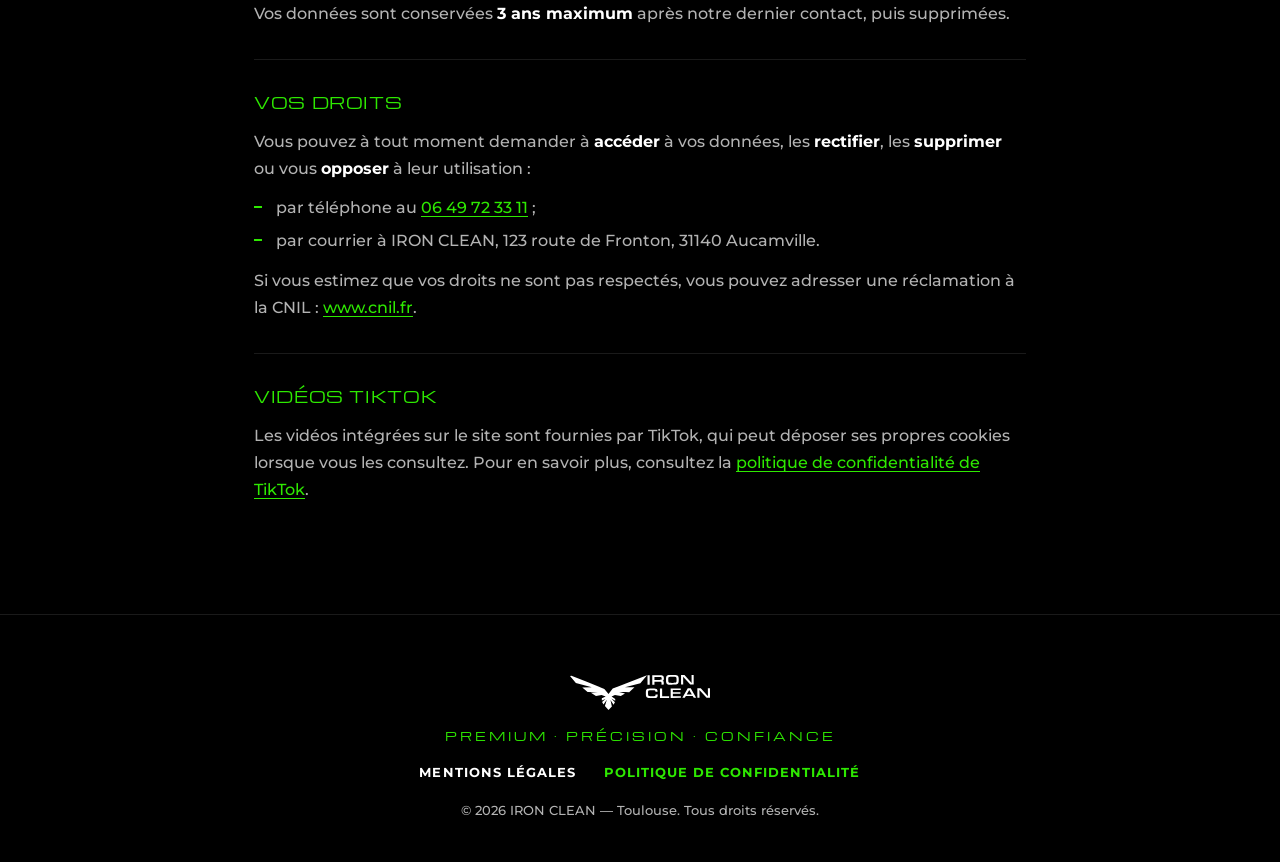
==== commit 06f15d2e: "Confidentialité : préciser l'encadrement du transfert des données vers Netlify (États-Unis) Co-Autho" ====
--- a/confidentialite.html
+++ b/confidentialite.html
@@ -80,8 +80,11 @@
       <section class="legal__bloc">
         <h2>Qui y a accès&nbsp;?</h2>
         <p>
-          Seul IRON CLEAN a accès à vos données. Elles sont hébergées par notre hébergeur
-          <strong>Netlify, Inc.</strong>, situé aux États-Unis.
+          Seul IRON CLEAN a accès à vos données. Les données sont hébergées par <strong>Netlify, Inc.</strong>
+          (États-Unis). Ce transfert hors de l’Union européenne est encadré par les garanties prévues par le
+          RGPD&nbsp;: Netlify est certifié EU-US Data Privacy Framework et applique les clauses contractuelles
+          types de la Commission européenne, intégrées à son
+          <a href="https://www.netlify.com/gdpr-ccpa/" target="_blank" rel="noopener">accord de traitement des données (DPA)</a>.
         </p>
       </section>
 
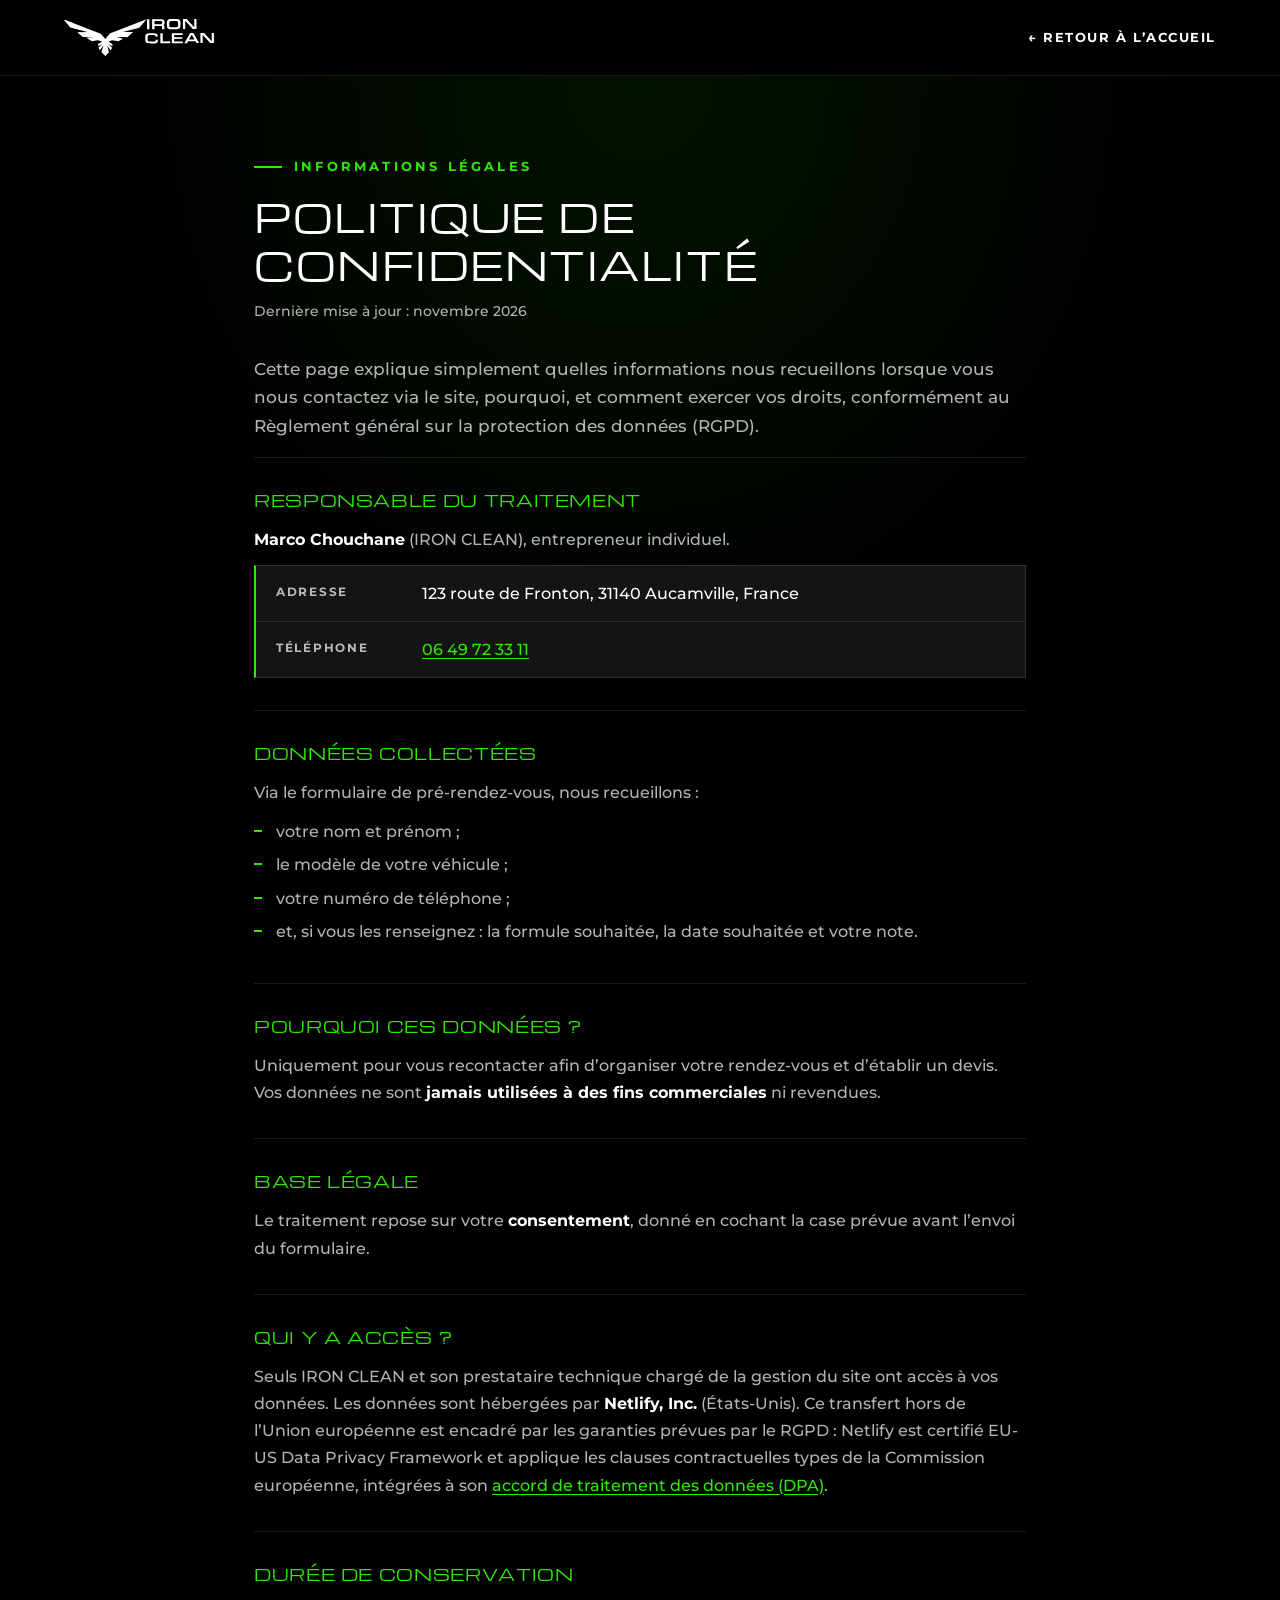
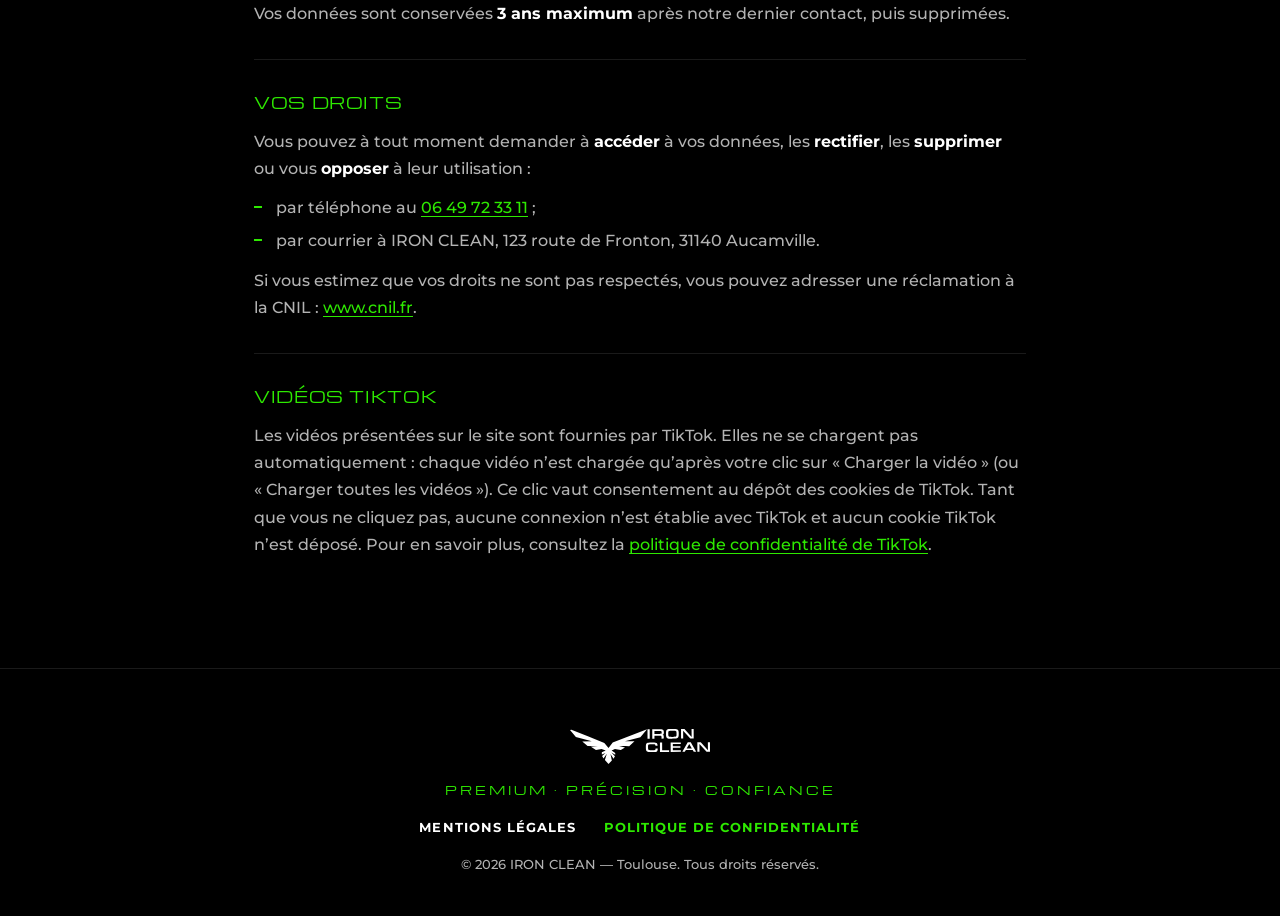
==== commit f66c91f7: "Conformité légale : vidéos TikTok au clic, confidentialité, e-mail éditeur - Carrousel « Nos réalisa" ====
--- a/confidentialite.html
+++ b/confidentialite.html
@@ -80,7 +80,7 @@
       <section class="legal__bloc">
         <h2>Qui y a accès&nbsp;?</h2>
         <p>
-          Seul IRON CLEAN a accès à vos données. Les données sont hébergées par <strong>Netlify, Inc.</strong>
+          Seuls IRON CLEAN et son prestataire technique chargé de la gestion du site ont accès à vos données. Les données sont hébergées par <strong>Netlify, Inc.</strong>
           (États-Unis). Ce transfert hors de l’Union européenne est encadré par les garanties prévues par le
           RGPD&nbsp;: Netlify est certifié EU-US Data Privacy Framework et applique les clauses contractuelles
           types de la Commission européenne, intégrées à son
@@ -112,8 +112,10 @@
       <section class="legal__bloc">
         <h2>Vidéos TikTok</h2>
         <p>
-          Les vidéos intégrées sur le site sont fournies par TikTok, qui peut déposer ses propres cookies
-          lorsque vous les consultez. Pour en savoir plus, consultez la
+          Les vidéos présentées sur le site sont fournies par TikTok. Elles ne se chargent pas automatiquement&nbsp;:
+          chaque vidéo n’est chargée qu’après votre clic sur «&nbsp;Charger la vidéo&nbsp;» (ou «&nbsp;Charger toutes
+          les vidéos&nbsp;»). Ce clic vaut consentement au dépôt des cookies de TikTok. Tant que vous ne cliquez pas,
+          aucune connexion n’est établie avec TikTok et aucun cookie TikTok n’est déposé. Pour en savoir plus, consultez la
           <a href="https://www.tiktok.com/legal/page/eea/privacy-policy/fr" target="_blank" rel="noopener">politique de confidentialité de TikTok</a>.
         </p>
       </section>
--- a/css/style.css
+++ b/css/style.css
@@ -1167,6 +1167,76 @@
   border: 0;
 }
 
+/* Bloc d'attente affiché à la place du lecteur TikTok tant que
+   le visiteur n'a pas cliqué (aucun cookie TikTok avant le clic) */
+.video__attente {
+  position: absolute;
+  inset: 0;
+  display: flex;
+  flex-direction: column;
+  align-items: center;
+  justify-content: center;
+  gap: 18px;
+  padding: 24px;
+  background: var(--noir);
+  text-align: center;
+}
+
+.video__logo {
+  width: 56px;
+  height: 56px;
+  fill: var(--blanc);
+  filter: drop-shadow(-2px -2px 0 #25F4EE) drop-shadow(2px 2px 0 #FE2C55);
+}
+
+.video__charger {
+  display: inline-flex;
+  align-items: center;
+  gap: 8px;
+  padding: 12px 22px;
+  border: 2px solid var(--vert);
+  border-radius: 999px;
+  background: transparent;
+  color: var(--vert);
+  font-family: var(--police-texte);
+  font-weight: 700;
+  font-size: 0.85rem;
+  letter-spacing: 0.06em;
+  cursor: pointer;
+  transition: background-color var(--transition), color var(--transition);
+}
+
+.video__charger:hover,
+.video__charger:focus-visible {
+  background: var(--vert);
+  color: var(--noir);
+}
+
+.video__mention {
+  max-width: 240px;
+  color: var(--texte-doux);
+  font-size: 0.72rem;
+  line-height: 1.4;
+}
+
+/* Bouton "Charger toutes les vidéos" au-dessus du carrousel */
+.realisations__consentement {
+  display: flex;
+  flex-direction: column;
+  align-items: center;
+  gap: 10px;
+  margin-bottom: 32px;
+  text-align: center;
+}
+
+.realisations__consentement .video__mention {
+  max-width: none;
+}
+
+.realisations__consentement[hidden] {
+  display: none;
+}
+
 /* Petit lien "Voir sur TikTok" sous chaque vidéo */
 .video__lien {
   color: var(--vert);
